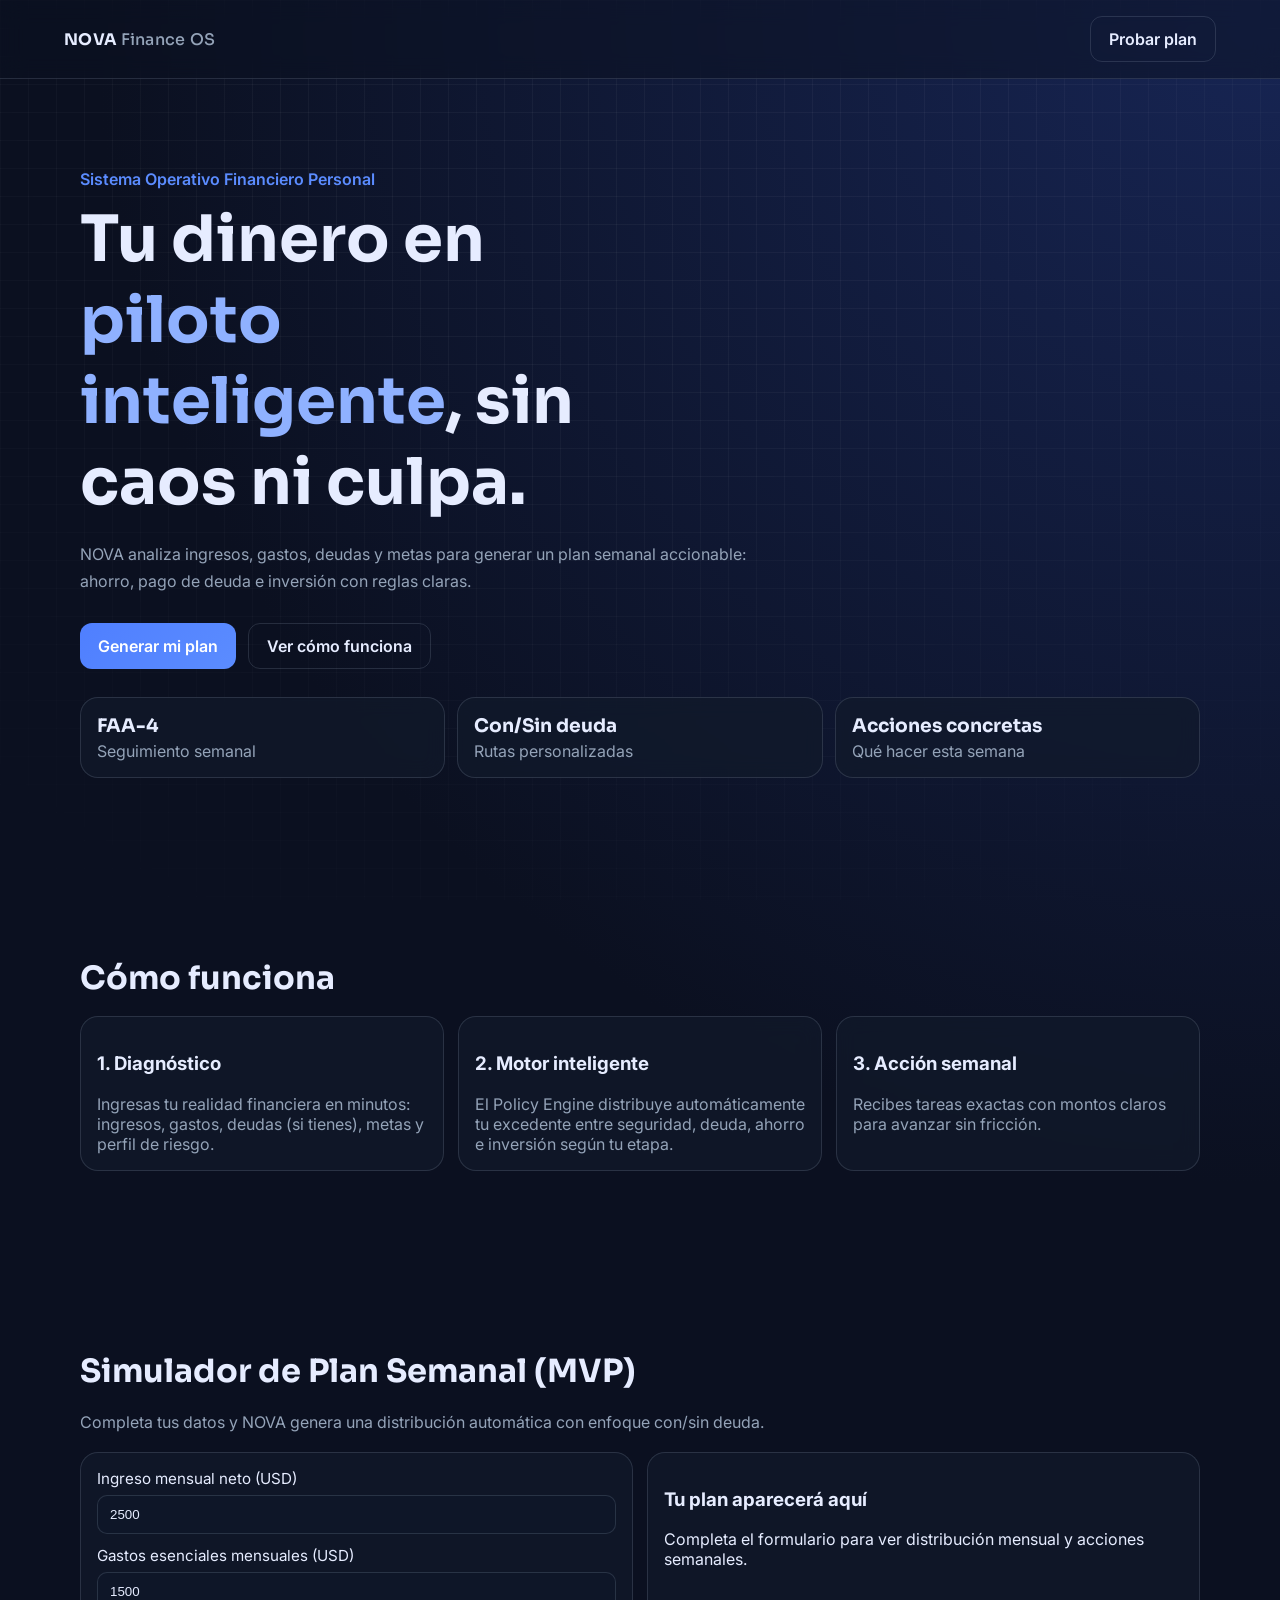
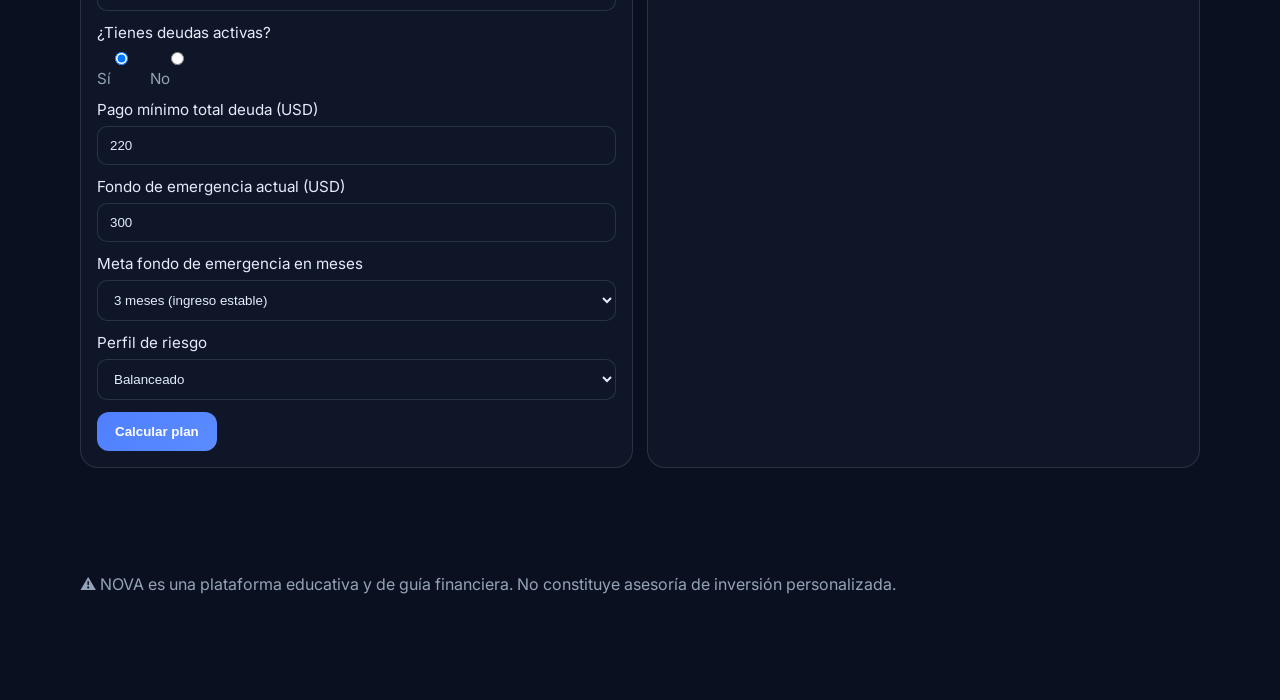
==== index.html @ 17632d2e "Build NOVA Finance OS MVP web prototype with interactive planner" ====
<!doctype html>
<html lang="es">
<head>
  <meta charset="UTF-8" />
  <meta name="viewport" content="width=device-width, initial-scale=1.0" />
  <title>NOVA Finance OS</title>
  <meta name="description" content="Sistema operativo financiero personal: automatiza decisiones, acelera salida de deudas y crecimiento patrimonial." />
  <link rel="preconnect" href="https://fonts.googleapis.com">
  <link rel="preconnect" href="https://fonts.gstatic.com" crossorigin>
  <link href="https://fonts.googleapis.com/css2?family=Inter:wght@400;500;600;700;800&family=Sora:wght@500;700&display=swap" rel="stylesheet">
  <link rel="stylesheet" href="styles.css" />
</head>
<body>
  <div class="bg-grid"></div>
  <header class="topbar">
    <div class="brand">NOVA <span>Finance OS</span></div>
    <a href="#planner" class="btn ghost">Probar plan</a>
  </header>

  <main>
    <section class="hero section reveal">
      <p class="eyebrow">Sistema Operativo Financiero Personal</p>
      <h1>Tu dinero en <span>piloto inteligente</span>, sin caos ni culpa.</h1>
      <p class="subtitle">NOVA analiza ingresos, gastos, deudas y metas para generar un plan semanal accionable: ahorro, pago de deuda e inversión con reglas claras.</p>
      <div class="hero-actions">
        <a href="#planner" class="btn">Generar mi plan</a>
        <a href="#how" class="btn ghost">Ver cómo funciona</a>
      </div>
      <div class="hero-kpis">
        <article><h3>FAA-4</h3><p>Seguimiento semanal</p></article>
        <article><h3>Con/Sin deuda</h3><p>Rutas personalizadas</p></article>
        <article><h3>Acciones concretas</h3><p>Qué hacer esta semana</p></article>
      </div>
    </section>

    <section id="how" class="section reveal">
      <h2>Cómo funciona</h2>
      <div class="cards">
        <article class="card"><h3>1. Diagnóstico</h3><p>Ingresas tu realidad financiera en minutos: ingresos, gastos, deudas (si tienes), metas y perfil de riesgo.</p></article>
        <article class="card"><h3>2. Motor inteligente</h3><p>El Policy Engine distribuye automáticamente tu excedente entre seguridad, deuda, ahorro e inversión según tu etapa.</p></article>
        <article class="card"><h3>3. Acción semanal</h3><p>Recibes tareas exactas con montos claros para avanzar sin fricción.</p></article>
      </div>
    </section>

    <section id="planner" class="section reveal">
      <h2>Simulador de Plan Semanal (MVP)</h2>
      <p class="subtitle">Completa tus datos y NOVA genera una distribución automática con enfoque con/sin deuda.</p>

      <div class="planner-grid">
        <form id="plan-form" class="panel">
          <div class="field">
            <label>Ingreso mensual neto (USD)</label>
            <input type="number" name="income" min="0" required value="2500" />
          </div>
          <div class="field">
            <label>Gastos esenciales mensuales (USD)</label>
            <input type="number" name="essentials" min="0" required value="1500" />
          </div>
          <div class="field inline">
            <label>¿Tienes deudas activas?</label>
            <div>
              <label><input type="radio" name="hasDebt" value="yes" checked /> Sí</label>
              <label><input type="radio" name="hasDebt" value="no" /> No</label>
            </div>
          </div>

          <div id="debt-fields">
            <div class="field">
              <label>Pago mínimo total deuda (USD)</label>
              <input type="number" name="debtMin" min="0" value="220" />
            </div>
          </div>

          <div class="field">
            <label>Fondo de emergencia actual (USD)</label>
            <input type="number" name="emergencyBalance" min="0" value="300" />
          </div>
          <div class="field">
            <label>Meta fondo de emergencia en meses</label>
            <select name="emergencyMonths">
              <option value="3">3 meses (ingreso estable)</option>
              <option value="6">6 meses (ingreso variable)</option>
            </select>
          </div>
          <div class="field">
            <label>Perfil de riesgo</label>
            <select name="risk">
              <option value="conservative">Conservador</option>
              <option value="balanced" selected>Balanceado</option>
              <option value="growth">Crecimiento</option>
            </select>
          </div>
          <button class="btn" type="submit">Calcular plan</button>
        </form>

        <section id="results" class="panel results">
          <h3>Tu plan aparecerá aquí</h3>
          <p>Completa el formulario para ver distribución mensual y acciones semanales.</p>
        </section>
      </div>
    </section>
  </main>

  <footer class="section footer">
    <p>⚠️ NOVA es una plataforma educativa y de guía financiera. No constituye asesoría de inversión personalizada.</p>
  </footer>

  <script src="script.js"></script>
</body>
</html>
---- styles.css ----
:root {
  --bg: #0b1020;
  --surface: rgba(18, 26, 43, 0.7);
  --stroke: rgba(148, 163, 184, 0.2);
  --text: #e6ecff;
  --muted: #94a3b8;
  --primary: #5b8cff;
  --success: #22c55e;
  --warn: #f59e0b;
}
* { box-sizing: border-box; }
html, body { margin: 0; padding: 0; font-family: Inter, system-ui, sans-serif; color: var(--text); background: radial-gradient(circle at top right, #172554, var(--bg) 45%); }
.bg-grid { position: fixed; inset: 0; background-image: linear-gradient(rgba(255,255,255,.04) 1px, transparent 1px), linear-gradient(90deg, rgba(255,255,255,.04) 1px, transparent 1px); background-size: 28px 28px; mask-image: radial-gradient(circle at 50% 0, black 35%, transparent 100%); pointer-events:none; z-index:0; }
.topbar { position: sticky; top: 0; z-index: 10; backdrop-filter: blur(12px); display:flex; justify-content: space-between; align-items:center; padding: 16px 5vw; border-bottom: 1px solid var(--stroke); background: rgba(11,16,32,.5); }
.brand { font-family: Sora, sans-serif; font-weight:700; letter-spacing:.3px; }
.brand span { color: var(--muted); font-weight:500; }
main, .topbar, .footer { position: relative; z-index:1; }
.section { width:min(1120px, 92vw); margin: 0 auto; padding: 90px 0; }
.hero h1 { font-family:Sora,sans-serif; font-size: clamp(2rem, 5vw, 4rem); max-width: 11ch; margin: 0 0 18px; }
.hero h1 span { color: #8fb1ff; }
.eyebrow { color: var(--primary); font-weight: 600; margin: 0 0 10px; }
.subtitle { color: var(--muted); line-height: 1.7; max-width: 70ch; }
.hero-actions { display:flex; gap: 12px; margin: 28px 0; }
.btn { border: 0; text-decoration:none; display:inline-flex; align-items:center; justify-content:center; gap: 8px; padding: 12px 18px; border-radius: 12px; font-weight: 600; background: linear-gradient(135deg, #4f7fff, #5b8cff); color: white; cursor:pointer; transition: .25s transform,.25s opacity; }
.btn:hover { transform: translateY(-1px); }
.btn.ghost { background: transparent; border:1px solid var(--stroke); color: var(--text); }
.hero-kpis { display:grid; grid-template-columns: repeat(3,1fr); gap:12px; }
.hero-kpis article, .card, .panel { background: var(--surface); border: 1px solid var(--stroke); border-radius: 18px; padding: 16px; backdrop-filter: blur(10px); }
.hero-kpis h3 { margin:0 0 4px; font-family:Sora,sans-serif; }
.hero-kpis p, .card p { margin:0; color:var(--muted); }
h2 { font-family:Sora,sans-serif; font-size: clamp(1.6rem, 2.5vw, 2.4rem); margin:0 0 18px; }
.cards { display:grid; grid-template-columns: repeat(3,1fr); gap: 14px; }
.planner-grid { display:grid; grid-template-columns: 1fr 1fr; gap:14px; }
.field { display:grid; gap:7px; margin-bottom:12px; }
.field.inline > div { display:flex; gap:14px; color:var(--muted); }
label { font-size:.95rem; }
input, select { width: 100%; border-radius: 10px; border:1px solid var(--stroke); background: rgba(15,23,42,.65); color:var(--text); padding: 11px 12px; }
.results .line { display:flex; justify-content:space-between; margin: 8px 0; padding: 8px 0; border-bottom:1px dashed var(--stroke); }
.results .tag { display:inline-flex; padding: 4px 8px; border-radius:999px; font-size:.8rem; }
.tag.ok { background: rgba(34,197,94,.15); color:#86efac; }
.tag.warn { background: rgba(245,158,11,.15); color:#fcd34d; }
.actions { margin-top: 16px; }
.actions li { margin-bottom: 8px; color: var(--muted); }
.footer { padding-top: 0; color: var(--muted); }
.reveal { opacity: 0; transform: translateY(24px); transition: opacity .7s ease, transform .7s ease; }
.reveal.visible { opacity: 1; transform: translateY(0); }
@media (max-width: 900px){
  .hero-kpis, .cards, .planner-grid { grid-template-columns: 1fr; }
}
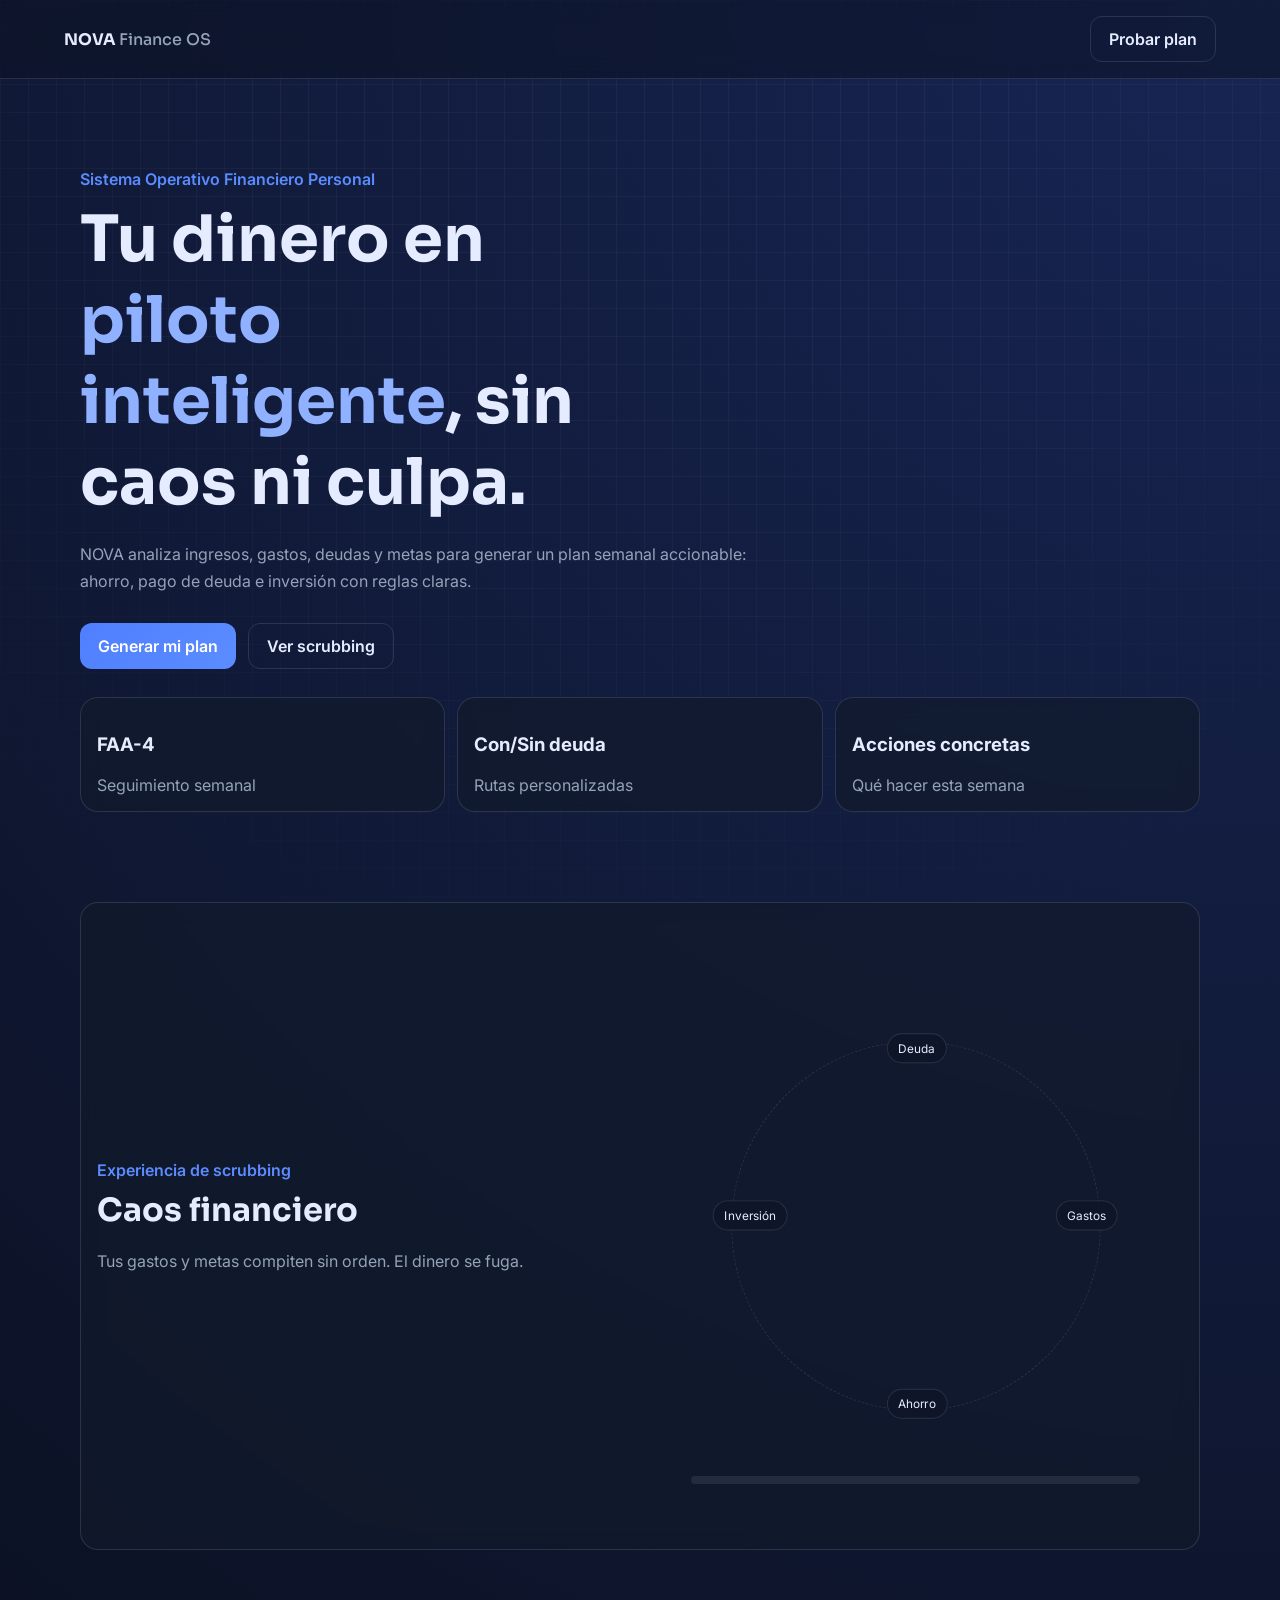
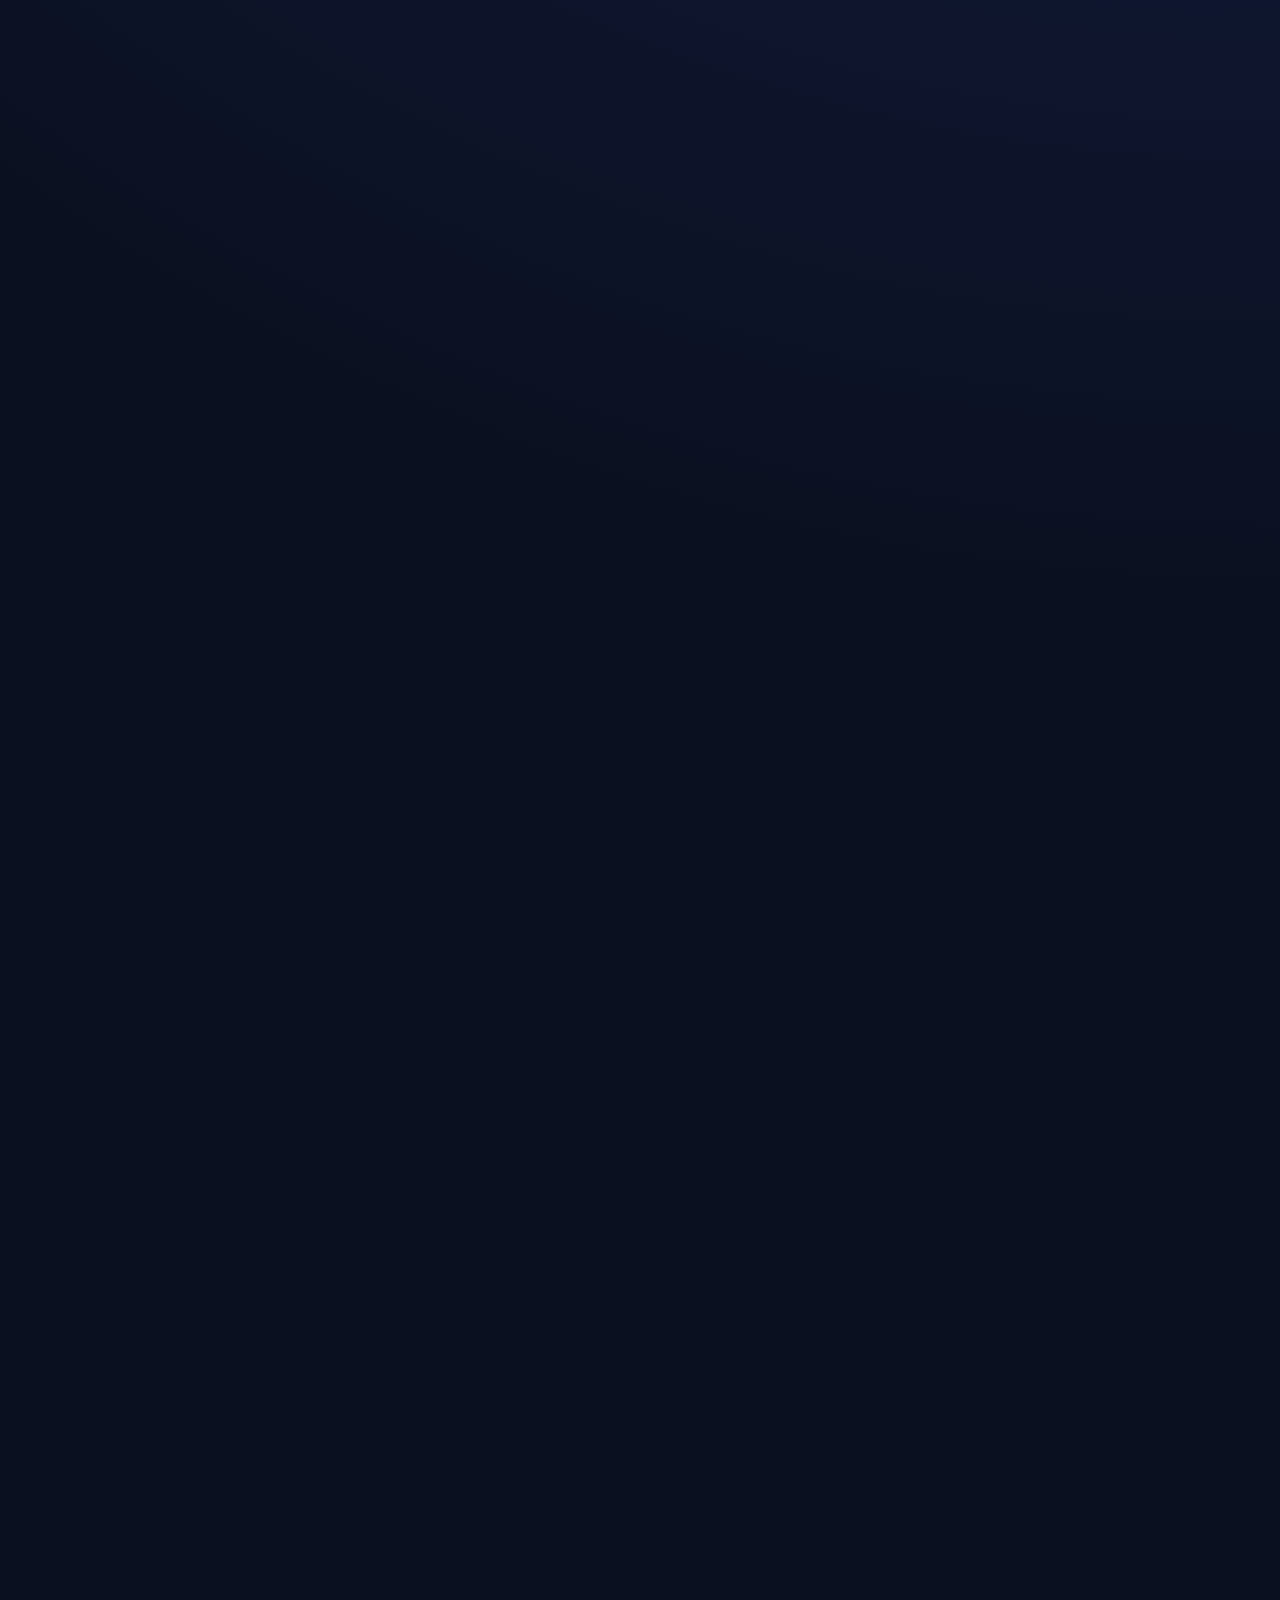
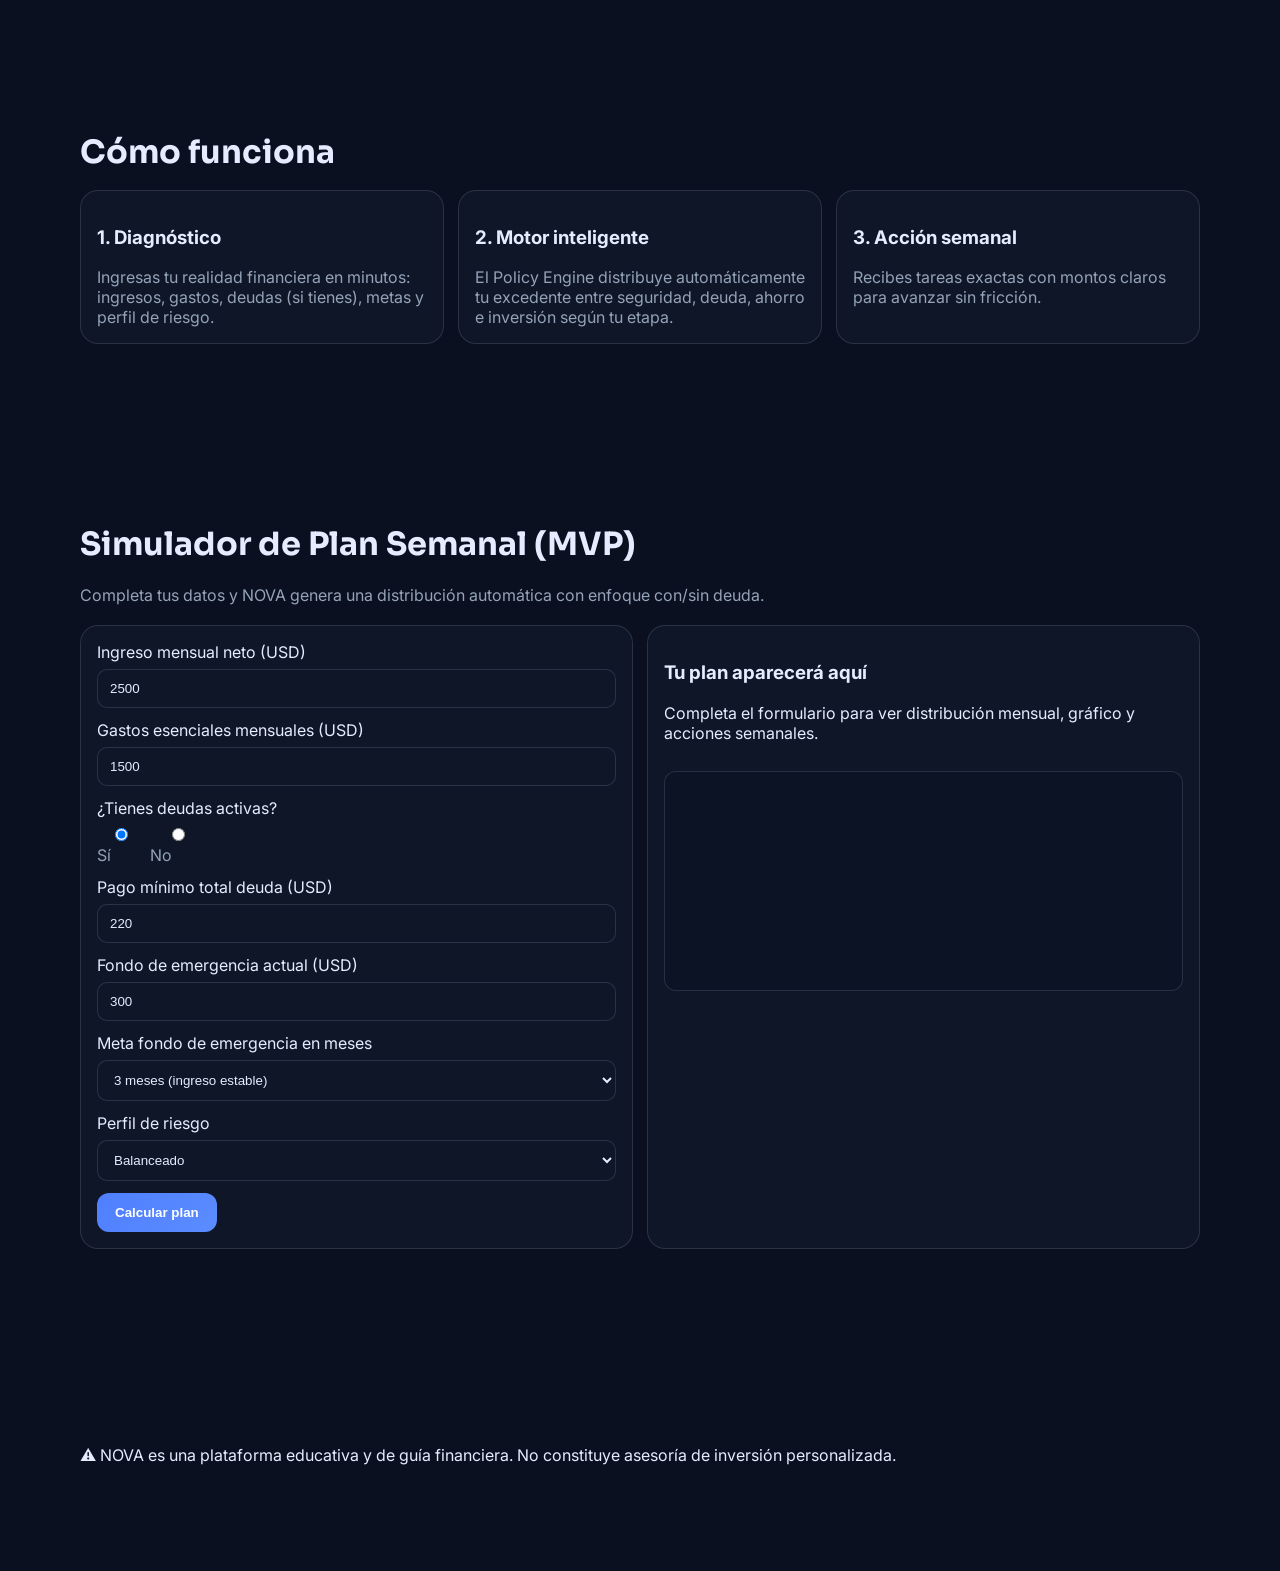
==== commit e0e2975f: "Add interactive scrubbing section and allocation chart" ====
--- a/index.html
+++ b/index.html
@@ -24,12 +24,31 @@
       <p class="subtitle">NOVA analiza ingresos, gastos, deudas y metas para generar un plan semanal accionable: ahorro, pago de deuda e inversión con reglas claras.</p>
       <div class="hero-actions">
         <a href="#planner" class="btn">Generar mi plan</a>
-        <a href="#how" class="btn ghost">Ver cómo funciona</a>
+        <a href="#scrub" class="btn ghost">Ver scrubbing</a>
       </div>
       <div class="hero-kpis">
         <article><h3>FAA-4</h3><p>Seguimiento semanal</p></article>
         <article><h3>Con/Sin deuda</h3><p>Rutas personalizadas</p></article>
         <article><h3>Acciones concretas</h3><p>Qué hacer esta semana</p></article>
+      </div>
+    </section>
+
+    <section id="scrub" class="scrub-section">
+      <div class="scrub-sticky panel">
+        <div class="scrub-copy">
+          <p class="eyebrow">Experiencia de scrubbing</p>
+          <h2 id="scrub-title">Caos financiero</h2>
+          <p id="scrub-text" class="subtitle">Tus gastos y metas compiten sin orden. El dinero se fuga.</p>
+        </div>
+        <div class="scrub-stage">
+          <div id="orbit" class="orbit">
+            <span class="node debt">Deuda</span>
+            <span class="node spend">Gastos</span>
+            <span class="node save">Ahorro</span>
+            <span class="node invest">Inversión</span>
+          </div>
+          <div id="progress-line" class="progress-line"><i></i></div>
+        </div>
       </div>
     </section>
 
@@ -48,54 +67,20 @@
 
       <div class="planner-grid">
         <form id="plan-form" class="panel">
-          <div class="field">
-            <label>Ingreso mensual neto (USD)</label>
-            <input type="number" name="income" min="0" required value="2500" />
-          </div>
-          <div class="field">
-            <label>Gastos esenciales mensuales (USD)</label>
-            <input type="number" name="essentials" min="0" required value="1500" />
-          </div>
-          <div class="field inline">
-            <label>¿Tienes deudas activas?</label>
-            <div>
-              <label><input type="radio" name="hasDebt" value="yes" checked /> Sí</label>
-              <label><input type="radio" name="hasDebt" value="no" /> No</label>
-            </div>
-          </div>
-
-          <div id="debt-fields">
-            <div class="field">
-              <label>Pago mínimo total deuda (USD)</label>
-              <input type="number" name="debtMin" min="0" value="220" />
-            </div>
-          </div>
-
-          <div class="field">
-            <label>Fondo de emergencia actual (USD)</label>
-            <input type="number" name="emergencyBalance" min="0" value="300" />
-          </div>
-          <div class="field">
-            <label>Meta fondo de emergencia en meses</label>
-            <select name="emergencyMonths">
-              <option value="3">3 meses (ingreso estable)</option>
-              <option value="6">6 meses (ingreso variable)</option>
-            </select>
-          </div>
-          <div class="field">
-            <label>Perfil de riesgo</label>
-            <select name="risk">
-              <option value="conservative">Conservador</option>
-              <option value="balanced" selected>Balanceado</option>
-              <option value="growth">Crecimiento</option>
-            </select>
-          </div>
+          <div class="field"><label>Ingreso mensual neto (USD)</label><input type="number" name="income" min="0" required value="2500" /></div>
+          <div class="field"><label>Gastos esenciales mensuales (USD)</label><input type="number" name="essentials" min="0" required value="1500" /></div>
+          <div class="field inline"><label>¿Tienes deudas activas?</label><div><label><input type="radio" name="hasDebt" value="yes" checked /> Sí</label><label><input type="radio" name="hasDebt" value="no" /> No</label></div></div>
+          <div id="debt-fields"><div class="field"><label>Pago mínimo total deuda (USD)</label><input type="number" name="debtMin" min="0" value="220" /></div></div>
+          <div class="field"><label>Fondo de emergencia actual (USD)</label><input type="number" name="emergencyBalance" min="0" value="300" /></div>
+          <div class="field"><label>Meta fondo de emergencia en meses</label><select name="emergencyMonths"><option value="3">3 meses (ingreso estable)</option><option value="6">6 meses (ingreso variable)</option></select></div>
+          <div class="field"><label>Perfil de riesgo</label><select name="risk"><option value="conservative">Conservador</option><option value="balanced" selected>Balanceado</option><option value="growth">Crecimiento</option></select></div>
           <button class="btn" type="submit">Calcular plan</button>
         </form>
 
         <section id="results" class="panel results">
           <h3>Tu plan aparecerá aquí</h3>
-          <p>Completa el formulario para ver distribución mensual y acciones semanales.</p>
+          <p>Completa el formulario para ver distribución mensual, gráfico y acciones semanales.</p>
+          <canvas id="allocationChart" width="620" height="280" aria-label="Gráfico de asignación" role="img"></canvas>
         </section>
       </div>
     </section>
--- a/styles.css
+++ b/styles.css
@@ -1,49 +1,21 @@
-:root {
-  --bg: #0b1020;
-  --surface: rgba(18, 26, 43, 0.7);
-  --stroke: rgba(148, 163, 184, 0.2);
-  --text: #e6ecff;
-  --muted: #94a3b8;
-  --primary: #5b8cff;
-  --success: #22c55e;
-  --warn: #f59e0b;
-}
-* { box-sizing: border-box; }
-html, body { margin: 0; padding: 0; font-family: Inter, system-ui, sans-serif; color: var(--text); background: radial-gradient(circle at top right, #172554, var(--bg) 45%); }
-.bg-grid { position: fixed; inset: 0; background-image: linear-gradient(rgba(255,255,255,.04) 1px, transparent 1px), linear-gradient(90deg, rgba(255,255,255,.04) 1px, transparent 1px); background-size: 28px 28px; mask-image: radial-gradient(circle at 50% 0, black 35%, transparent 100%); pointer-events:none; z-index:0; }
-.topbar { position: sticky; top: 0; z-index: 10; backdrop-filter: blur(12px); display:flex; justify-content: space-between; align-items:center; padding: 16px 5vw; border-bottom: 1px solid var(--stroke); background: rgba(11,16,32,.5); }
-.brand { font-family: Sora, sans-serif; font-weight:700; letter-spacing:.3px; }
-.brand span { color: var(--muted); font-weight:500; }
-main, .topbar, .footer { position: relative; z-index:1; }
-.section { width:min(1120px, 92vw); margin: 0 auto; padding: 90px 0; }
-.hero h1 { font-family:Sora,sans-serif; font-size: clamp(2rem, 5vw, 4rem); max-width: 11ch; margin: 0 0 18px; }
-.hero h1 span { color: #8fb1ff; }
-.eyebrow { color: var(--primary); font-weight: 600; margin: 0 0 10px; }
-.subtitle { color: var(--muted); line-height: 1.7; max-width: 70ch; }
-.hero-actions { display:flex; gap: 12px; margin: 28px 0; }
-.btn { border: 0; text-decoration:none; display:inline-flex; align-items:center; justify-content:center; gap: 8px; padding: 12px 18px; border-radius: 12px; font-weight: 600; background: linear-gradient(135deg, #4f7fff, #5b8cff); color: white; cursor:pointer; transition: .25s transform,.25s opacity; }
-.btn:hover { transform: translateY(-1px); }
-.btn.ghost { background: transparent; border:1px solid var(--stroke); color: var(--text); }
-.hero-kpis { display:grid; grid-template-columns: repeat(3,1fr); gap:12px; }
-.hero-kpis article, .card, .panel { background: var(--surface); border: 1px solid var(--stroke); border-radius: 18px; padding: 16px; backdrop-filter: blur(10px); }
-.hero-kpis h3 { margin:0 0 4px; font-family:Sora,sans-serif; }
-.hero-kpis p, .card p { margin:0; color:var(--muted); }
-h2 { font-family:Sora,sans-serif; font-size: clamp(1.6rem, 2.5vw, 2.4rem); margin:0 0 18px; }
-.cards { display:grid; grid-template-columns: repeat(3,1fr); gap: 14px; }
-.planner-grid { display:grid; grid-template-columns: 1fr 1fr; gap:14px; }
-.field { display:grid; gap:7px; margin-bottom:12px; }
-.field.inline > div { display:flex; gap:14px; color:var(--muted); }
-label { font-size:.95rem; }
-input, select { width: 100%; border-radius: 10px; border:1px solid var(--stroke); background: rgba(15,23,42,.65); color:var(--text); padding: 11px 12px; }
-.results .line { display:flex; justify-content:space-between; margin: 8px 0; padding: 8px 0; border-bottom:1px dashed var(--stroke); }
-.results .tag { display:inline-flex; padding: 4px 8px; border-radius:999px; font-size:.8rem; }
-.tag.ok { background: rgba(34,197,94,.15); color:#86efac; }
-.tag.warn { background: rgba(245,158,11,.15); color:#fcd34d; }
-.actions { margin-top: 16px; }
-.actions li { margin-bottom: 8px; color: var(--muted); }
-.footer { padding-top: 0; color: var(--muted); }
-.reveal { opacity: 0; transform: translateY(24px); transition: opacity .7s ease, transform .7s ease; }
-.reveal.visible { opacity: 1; transform: translateY(0); }
-@media (max-width: 900px){
-  .hero-kpis, .cards, .planner-grid { grid-template-columns: 1fr; }
-}
+:root { --bg:#0b1020; --surface:rgba(18,26,43,.7); --stroke:rgba(148,163,184,.2); --text:#e6ecff; --muted:#94a3b8; --primary:#5b8cff; --success:#22c55e; --warn:#f59e0b; }
+*{box-sizing:border-box} html,body{margin:0;padding:0;font-family:Inter,system-ui,sans-serif;color:var(--text);background:radial-gradient(circle at top right,#172554,var(--bg) 45%)}
+.bg-grid{position:fixed;inset:0;background-image:linear-gradient(rgba(255,255,255,.04) 1px,transparent 1px),linear-gradient(90deg,rgba(255,255,255,.04) 1px,transparent 1px);background-size:28px 28px;mask-image:radial-gradient(circle at 50% 0,black 35%,transparent 100%);pointer-events:none;z-index:0}
+.topbar{position:sticky;top:0;z-index:10;backdrop-filter:blur(12px);display:flex;justify-content:space-between;align-items:center;padding:16px 5vw;border-bottom:1px solid var(--stroke);background:rgba(11,16,32,.5)}
+.brand{font-family:Sora,sans-serif;font-weight:700}.brand span{color:var(--muted);font-weight:500}
+main,.topbar,.footer{position:relative;z-index:1}.section{width:min(1120px,92vw);margin:0 auto;padding:90px 0}
+.hero h1{font-family:Sora,sans-serif;font-size:clamp(2rem,5vw,4rem);max-width:11ch;margin:0 0 18px}.hero h1 span{color:#8fb1ff}.eyebrow{color:var(--primary);font-weight:600;margin:0 0 10px}.subtitle{color:var(--muted);line-height:1.7;max-width:70ch}
+.hero-actions{display:flex;gap:12px;margin:28px 0}.btn{border:0;text-decoration:none;display:inline-flex;align-items:center;justify-content:center;padding:12px 18px;border-radius:12px;font-weight:600;background:linear-gradient(135deg,#4f7fff,#5b8cff);color:#fff;cursor:pointer;transition:.25s transform}.btn:hover{transform:translateY(-1px)}.btn.ghost{background:transparent;border:1px solid var(--stroke);color:var(--text)}
+.hero-kpis{display:grid;grid-template-columns:repeat(3,1fr);gap:12px}.hero-kpis article,.card,.panel{background:var(--surface);border:1px solid var(--stroke);border-radius:18px;padding:16px;backdrop-filter:blur(10px)}
+.hero-kpis p,.card p{margin:0;color:var(--muted)} h2{font-family:Sora,sans-serif;font-size:clamp(1.6rem,2.5vw,2.4rem);margin:0 0 18px}
+.scrub-section{height:260vh;position:relative}.scrub-sticky{position:sticky;top:86px;display:grid;grid-template-columns:1fr 1fr;gap:16px;margin:0 auto;width:min(1120px,92vw);height:72vh;align-items:center}
+.scrub-stage{position:relative;height:100%;display:grid;place-items:center}.orbit{position:relative;width:min(420px,88%);aspect-ratio:1/1;border:1px dashed var(--stroke);border-radius:999px;transition:transform .2s linear}
+.node{position:absolute;padding:8px 12px;border-radius:999px;font-size:.84rem;background:rgba(15,23,42,.95);border:1px solid var(--stroke)}
+.debt{top:-10px;left:42%}.spend{top:43%;right:-20px}.save{bottom:-10px;left:42%}.invest{top:43%;left:-22px}
+.progress-line{position:absolute;bottom:8%;left:8%;right:8%;height:8px;background:rgba(148,163,184,.14);border-radius:999px;overflow:hidden}.progress-line i{display:block;height:100%;width:0;background:linear-gradient(90deg,#5b8cff,#22c55e)}
+.cards{display:grid;grid-template-columns:repeat(3,1fr);gap:14px}.planner-grid{display:grid;grid-template-columns:1fr 1fr;gap:14px}.field{display:grid;gap:7px;margin-bottom:12px}.field.inline>div{display:flex;gap:14px;color:var(--muted)}
+input,select{width:100%;border-radius:10px;border:1px solid var(--stroke);background:rgba(15,23,42,.65);color:var(--text);padding:11px 12px}
+.results canvas{width:100%;max-width:100%;height:220px;margin-top:12px;border:1px solid var(--stroke);border-radius:12px;background:rgba(11,16,32,.35)}
+.results .line{display:flex;justify-content:space-between;margin:8px 0;padding:8px 0;border-bottom:1px dashed var(--stroke)}.tag{display:inline-flex;padding:4px 8px;border-radius:999px;font-size:.8rem}.ok{background:rgba(34,197,94,.15);color:#86efac}.warn{background:rgba(245,158,11,.15);color:#fcd34d}
+.reveal{opacity:0;transform:translateY(24px);transition:opacity .7s ease,transform .7s ease}.reveal.visible{opacity:1;transform:translateY(0)}
+@media (max-width:900px){.hero-kpis,.cards,.planner-grid,.scrub-sticky{grid-template-columns:1fr}.scrub-sticky{height:auto;position:relative;top:0}.scrub-section{height:auto}.orbit{width:min(320px,84vw)}}
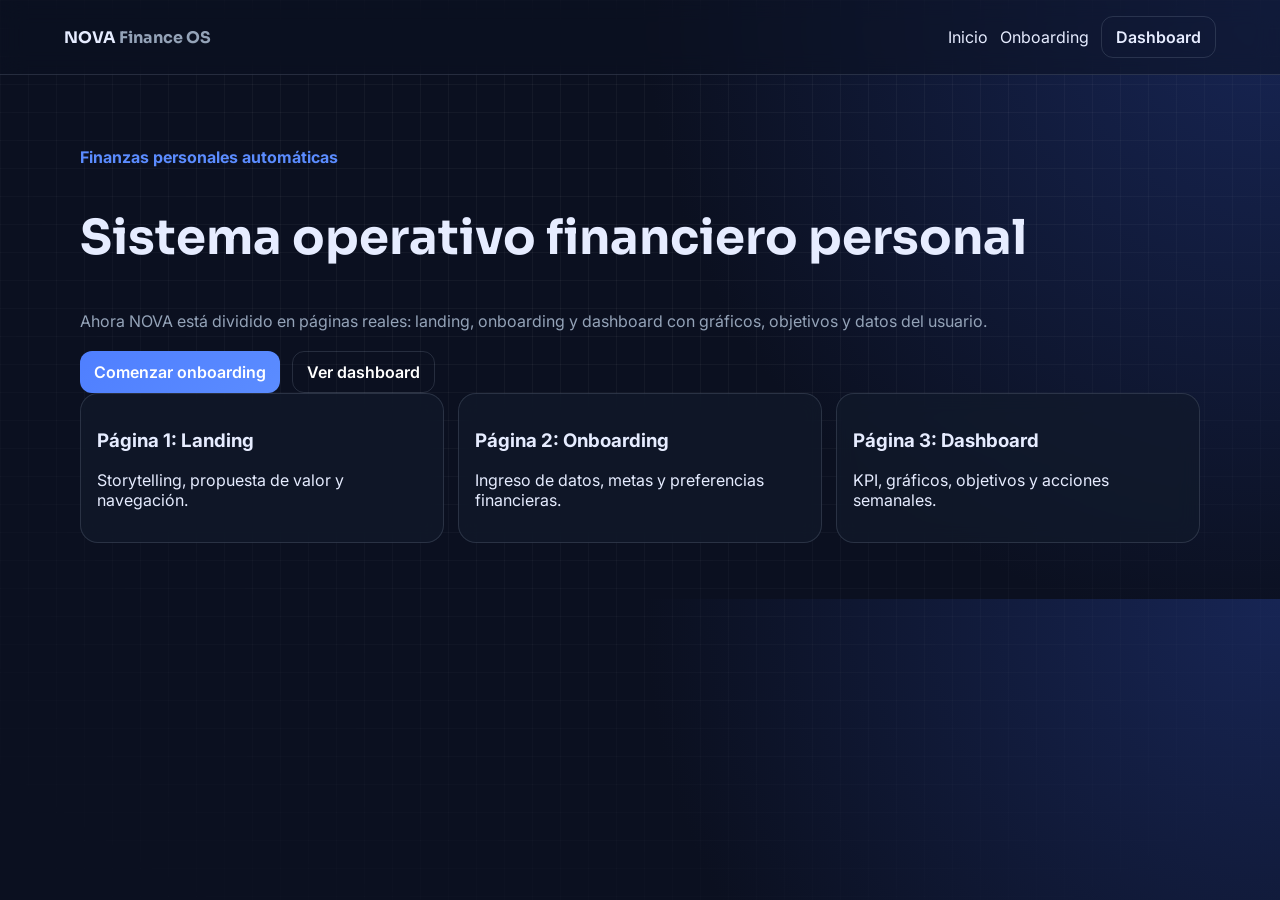
==== commit e24fccea: "Refactor into multi-page app with onboarding and dashboard" ====
--- a/index.html
+++ b/index.html
@@ -3,8 +3,7 @@
 <head>
   <meta charset="UTF-8" />
   <meta name="viewport" content="width=device-width, initial-scale=1.0" />
-  <title>NOVA Finance OS</title>
-  <meta name="description" content="Sistema operativo financiero personal: automatiza decisiones, acelera salida de deudas y crecimiento patrimonial." />
+  <title>NOVA Finance OS — Inicio</title>
   <link rel="preconnect" href="https://fonts.googleapis.com">
   <link rel="preconnect" href="https://fonts.gstatic.com" crossorigin>
   <link href="https://fonts.googleapis.com/css2?family=Inter:wght@400;500;600;700;800&family=Sora:wght@500;700&display=swap" rel="stylesheet">
@@ -14,82 +13,30 @@
   <div class="bg-grid"></div>
   <header class="topbar">
     <div class="brand">NOVA <span>Finance OS</span></div>
-    <a href="#planner" class="btn ghost">Probar plan</a>
+    <nav class="topnav">
+      <a href="index.html">Inicio</a>
+      <a href="onboarding.html">Onboarding</a>
+      <a href="dashboard.html" class="btn ghost">Dashboard</a>
+    </nav>
   </header>
 
-  <main>
-    <section class="hero section reveal">
-      <p class="eyebrow">Sistema Operativo Financiero Personal</p>
-      <h1>Tu dinero en <span>piloto inteligente</span>, sin caos ni culpa.</h1>
-      <p class="subtitle">NOVA analiza ingresos, gastos, deudas y metas para generar un plan semanal accionable: ahorro, pago de deuda e inversión con reglas claras.</p>
+  <main class="section">
+    <section class="hero reveal">
+      <p class="eyebrow">Finanzas personales automáticas</p>
+      <h1>Sistema operativo financiero personal</h1>
+      <p class="subtitle">Ahora NOVA está dividido en páginas reales: landing, onboarding y dashboard con gráficos, objetivos y datos del usuario.</p>
       <div class="hero-actions">
-        <a href="#planner" class="btn">Generar mi plan</a>
-        <a href="#scrub" class="btn ghost">Ver scrubbing</a>
-      </div>
-      <div class="hero-kpis">
-        <article><h3>FAA-4</h3><p>Seguimiento semanal</p></article>
-        <article><h3>Con/Sin deuda</h3><p>Rutas personalizadas</p></article>
-        <article><h3>Acciones concretas</h3><p>Qué hacer esta semana</p></article>
+        <a class="btn" href="onboarding.html">Comenzar onboarding</a>
+        <a class="btn ghost" href="dashboard.html">Ver dashboard</a>
       </div>
     </section>
 
-    <section id="scrub" class="scrub-section">
-      <div class="scrub-sticky panel">
-        <div class="scrub-copy">
-          <p class="eyebrow">Experiencia de scrubbing</p>
-          <h2 id="scrub-title">Caos financiero</h2>
-          <p id="scrub-text" class="subtitle">Tus gastos y metas compiten sin orden. El dinero se fuga.</p>
-        </div>
-        <div class="scrub-stage">
-          <div id="orbit" class="orbit">
-            <span class="node debt">Deuda</span>
-            <span class="node spend">Gastos</span>
-            <span class="node save">Ahorro</span>
-            <span class="node invest">Inversión</span>
-          </div>
-          <div id="progress-line" class="progress-line"><i></i></div>
-        </div>
-      </div>
-    </section>
-
-    <section id="how" class="section reveal">
-      <h2>Cómo funciona</h2>
-      <div class="cards">
-        <article class="card"><h3>1. Diagnóstico</h3><p>Ingresas tu realidad financiera en minutos: ingresos, gastos, deudas (si tienes), metas y perfil de riesgo.</p></article>
-        <article class="card"><h3>2. Motor inteligente</h3><p>El Policy Engine distribuye automáticamente tu excedente entre seguridad, deuda, ahorro e inversión según tu etapa.</p></article>
-        <article class="card"><h3>3. Acción semanal</h3><p>Recibes tareas exactas con montos claros para avanzar sin fricción.</p></article>
-      </div>
-    </section>
-
-    <section id="planner" class="section reveal">
-      <h2>Simulador de Plan Semanal (MVP)</h2>
-      <p class="subtitle">Completa tus datos y NOVA genera una distribución automática con enfoque con/sin deuda.</p>
-
-      <div class="planner-grid">
-        <form id="plan-form" class="panel">
-          <div class="field"><label>Ingreso mensual neto (USD)</label><input type="number" name="income" min="0" required value="2500" /></div>
-          <div class="field"><label>Gastos esenciales mensuales (USD)</label><input type="number" name="essentials" min="0" required value="1500" /></div>
-          <div class="field inline"><label>¿Tienes deudas activas?</label><div><label><input type="radio" name="hasDebt" value="yes" checked /> Sí</label><label><input type="radio" name="hasDebt" value="no" /> No</label></div></div>
-          <div id="debt-fields"><div class="field"><label>Pago mínimo total deuda (USD)</label><input type="number" name="debtMin" min="0" value="220" /></div></div>
-          <div class="field"><label>Fondo de emergencia actual (USD)</label><input type="number" name="emergencyBalance" min="0" value="300" /></div>
-          <div class="field"><label>Meta fondo de emergencia en meses</label><select name="emergencyMonths"><option value="3">3 meses (ingreso estable)</option><option value="6">6 meses (ingreso variable)</option></select></div>
-          <div class="field"><label>Perfil de riesgo</label><select name="risk"><option value="conservative">Conservador</option><option value="balanced" selected>Balanceado</option><option value="growth">Crecimiento</option></select></div>
-          <button class="btn" type="submit">Calcular plan</button>
-        </form>
-
-        <section id="results" class="panel results">
-          <h3>Tu plan aparecerá aquí</h3>
-          <p>Completa el formulario para ver distribución mensual, gráfico y acciones semanales.</p>
-          <canvas id="allocationChart" width="620" height="280" aria-label="Gráfico de asignación" role="img"></canvas>
-        </section>
-      </div>
+    <section class="cards reveal">
+      <article class="card"><h3>Página 1: Landing</h3><p>Storytelling, propuesta de valor y navegación.</p></article>
+      <article class="card"><h3>Página 2: Onboarding</h3><p>Ingreso de datos, metas y preferencias financieras.</p></article>
+      <article class="card"><h3>Página 3: Dashboard</h3><p>KPI, gráficos, objetivos y acciones semanales.</p></article>
     </section>
   </main>
-
-  <footer class="section footer">
-    <p>⚠️ NOVA es una plataforma educativa y de guía financiera. No constituye asesoría de inversión personalizada.</p>
-  </footer>
-
   <script src="script.js"></script>
 </body>
 </html>
--- a/styles.css
+++ b/styles.css
@@ -1,21 +1,15 @@
 :root { --bg:#0b1020; --surface:rgba(18,26,43,.7); --stroke:rgba(148,163,184,.2); --text:#e6ecff; --muted:#94a3b8; --primary:#5b8cff; --success:#22c55e; --warn:#f59e0b; }
 *{box-sizing:border-box} html,body{margin:0;padding:0;font-family:Inter,system-ui,sans-serif;color:var(--text);background:radial-gradient(circle at top right,#172554,var(--bg) 45%)}
 .bg-grid{position:fixed;inset:0;background-image:linear-gradient(rgba(255,255,255,.04) 1px,transparent 1px),linear-gradient(90deg,rgba(255,255,255,.04) 1px,transparent 1px);background-size:28px 28px;mask-image:radial-gradient(circle at 50% 0,black 35%,transparent 100%);pointer-events:none;z-index:0}
+main,.topbar{position:relative;z-index:1}.section{width:min(1120px,92vw);margin:0 auto;padding:56px 0}
 .topbar{position:sticky;top:0;z-index:10;backdrop-filter:blur(12px);display:flex;justify-content:space-between;align-items:center;padding:16px 5vw;border-bottom:1px solid var(--stroke);background:rgba(11,16,32,.5)}
-.brand{font-family:Sora,sans-serif;font-weight:700}.brand span{color:var(--muted);font-weight:500}
-main,.topbar,.footer{position:relative;z-index:1}.section{width:min(1120px,92vw);margin:0 auto;padding:90px 0}
-.hero h1{font-family:Sora,sans-serif;font-size:clamp(2rem,5vw,4rem);max-width:11ch;margin:0 0 18px}.hero h1 span{color:#8fb1ff}.eyebrow{color:var(--primary);font-weight:600;margin:0 0 10px}.subtitle{color:var(--muted);line-height:1.7;max-width:70ch}
-.hero-actions{display:flex;gap:12px;margin:28px 0}.btn{border:0;text-decoration:none;display:inline-flex;align-items:center;justify-content:center;padding:12px 18px;border-radius:12px;font-weight:600;background:linear-gradient(135deg,#4f7fff,#5b8cff);color:#fff;cursor:pointer;transition:.25s transform}.btn:hover{transform:translateY(-1px)}.btn.ghost{background:transparent;border:1px solid var(--stroke);color:var(--text)}
-.hero-kpis{display:grid;grid-template-columns:repeat(3,1fr);gap:12px}.hero-kpis article,.card,.panel{background:var(--surface);border:1px solid var(--stroke);border-radius:18px;padding:16px;backdrop-filter:blur(10px)}
-.hero-kpis p,.card p{margin:0;color:var(--muted)} h2{font-family:Sora,sans-serif;font-size:clamp(1.6rem,2.5vw,2.4rem);margin:0 0 18px}
-.scrub-section{height:260vh;position:relative}.scrub-sticky{position:sticky;top:86px;display:grid;grid-template-columns:1fr 1fr;gap:16px;margin:0 auto;width:min(1120px,92vw);height:72vh;align-items:center}
-.scrub-stage{position:relative;height:100%;display:grid;place-items:center}.orbit{position:relative;width:min(420px,88%);aspect-ratio:1/1;border:1px dashed var(--stroke);border-radius:999px;transition:transform .2s linear}
-.node{position:absolute;padding:8px 12px;border-radius:999px;font-size:.84rem;background:rgba(15,23,42,.95);border:1px solid var(--stroke)}
-.debt{top:-10px;left:42%}.spend{top:43%;right:-20px}.save{bottom:-10px;left:42%}.invest{top:43%;left:-22px}
-.progress-line{position:absolute;bottom:8%;left:8%;right:8%;height:8px;background:rgba(148,163,184,.14);border-radius:999px;overflow:hidden}.progress-line i{display:block;height:100%;width:0;background:linear-gradient(90deg,#5b8cff,#22c55e)}
-.cards{display:grid;grid-template-columns:repeat(3,1fr);gap:14px}.planner-grid{display:grid;grid-template-columns:1fr 1fr;gap:14px}.field{display:grid;gap:7px;margin-bottom:12px}.field.inline>div{display:flex;gap:14px;color:var(--muted)}
+.topnav{display:flex;gap:12px;align-items:center}.topnav a{color:var(--text);text-decoration:none}.brand{font-family:Sora,sans-serif;font-weight:700}.brand span{color:var(--muted)}
+.hero h1,.page-title{font-family:Sora,sans-serif;font-size:clamp(2rem,4vw,3rem)}.eyebrow{color:var(--primary);font-weight:700}.subtitle{color:var(--muted);line-height:1.7}
+.btn{border:0;text-decoration:none;display:inline-flex;align-items:center;justify-content:center;padding:10px 14px;border-radius:12px;font-weight:600;background:linear-gradient(135deg,#4f7fff,#5b8cff);color:#fff;cursor:pointer}.btn.ghost{background:transparent;border:1px solid var(--stroke)}
+.hero-actions{display:flex;gap:12px}.cards,.kpi-grid,.planner-grid,.grid-2{display:grid;gap:14px}.cards{grid-template-columns:repeat(3,1fr)}.kpi-grid{grid-template-columns:repeat(4,1fr)}.planner-grid{grid-template-columns:1.2fr .8fr}.grid-2{grid-template-columns:1fr 1fr}
+.card,.panel{background:var(--surface);border:1px solid var(--stroke);border-radius:18px;padding:16px;backdrop-filter:blur(10px)}.field{display:grid;gap:8px;margin-bottom:12px}
 input,select{width:100%;border-radius:10px;border:1px solid var(--stroke);background:rgba(15,23,42,.65);color:var(--text);padding:11px 12px}
-.results canvas{width:100%;max-width:100%;height:220px;margin-top:12px;border:1px solid var(--stroke);border-radius:12px;background:rgba(11,16,32,.35)}
-.results .line{display:flex;justify-content:space-between;margin:8px 0;padding:8px 0;border-bottom:1px dashed var(--stroke)}.tag{display:inline-flex;padding:4px 8px;border-radius:999px;font-size:.8rem}.ok{background:rgba(34,197,94,.15);color:#86efac}.warn{background:rgba(245,158,11,.15);color:#fcd34d}
+canvas{width:100%;height:240px;border:1px solid var(--stroke);border-radius:12px;background:rgba(11,16,32,.35)}
+.data-list p{margin:8px 0;padding-bottom:8px;border-bottom:1px dashed var(--stroke)}
 .reveal{opacity:0;transform:translateY(24px);transition:opacity .7s ease,transform .7s ease}.reveal.visible{opacity:1;transform:translateY(0)}
-@media (max-width:900px){.hero-kpis,.cards,.planner-grid,.scrub-sticky{grid-template-columns:1fr}.scrub-sticky{height:auto;position:relative;top:0}.scrub-section{height:auto}.orbit{width:min(320px,84vw)}}
+@media (max-width:980px){.cards,.kpi-grid,.planner-grid,.grid-2{grid-template-columns:1fr}}
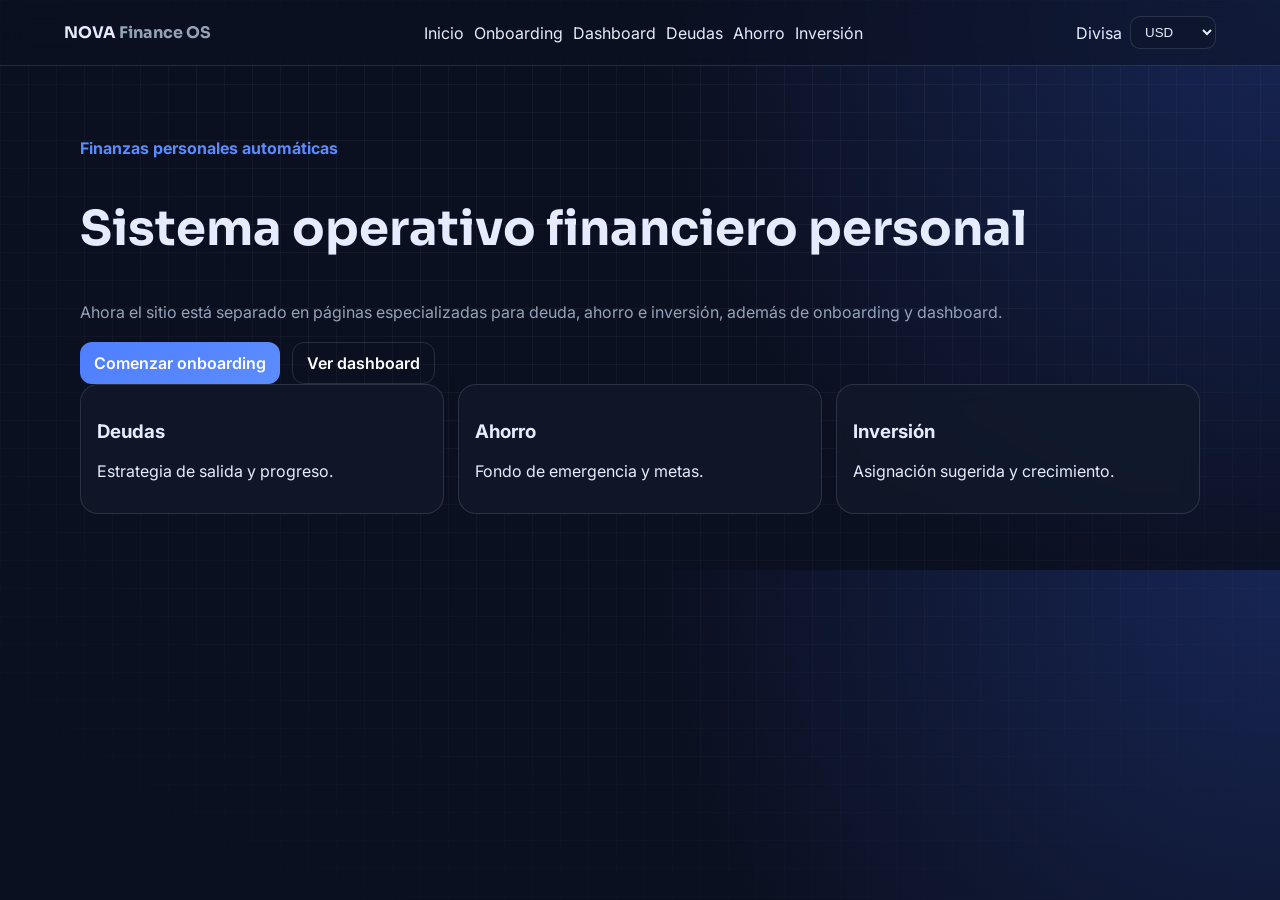
==== commit 4fa09f13: "Add specialized pages and global top-right currency switcher" ====
--- a/index.html
+++ b/index.html
@@ -10,33 +10,28 @@
   <link rel="stylesheet" href="styles.css" />
 </head>
 <body>
-  <div class="bg-grid"></div>
-  <header class="topbar">
-    <div class="brand">NOVA <span>Finance OS</span></div>
-    <nav class="topnav">
-      <a href="index.html">Inicio</a>
-      <a href="onboarding.html">Onboarding</a>
-      <a href="dashboard.html" class="btn ghost">Dashboard</a>
-    </nav>
-  </header>
-
-  <main class="section">
-    <section class="hero reveal">
-      <p class="eyebrow">Finanzas personales automáticas</p>
-      <h1>Sistema operativo financiero personal</h1>
-      <p class="subtitle">Ahora NOVA está dividido en páginas reales: landing, onboarding y dashboard con gráficos, objetivos y datos del usuario.</p>
-      <div class="hero-actions">
-        <a class="btn" href="onboarding.html">Comenzar onboarding</a>
-        <a class="btn ghost" href="dashboard.html">Ver dashboard</a>
-      </div>
-    </section>
-
-    <section class="cards reveal">
-      <article class="card"><h3>Página 1: Landing</h3><p>Storytelling, propuesta de valor y navegación.</p></article>
-      <article class="card"><h3>Página 2: Onboarding</h3><p>Ingreso de datos, metas y preferencias financieras.</p></article>
-      <article class="card"><h3>Página 3: Dashboard</h3><p>KPI, gráficos, objetivos y acciones semanales.</p></article>
-    </section>
-  </main>
-  <script src="script.js"></script>
+<div class="bg-grid"></div>
+<header class="topbar">
+  <div class="brand">NOVA <span>Finance OS</span></div>
+  <nav class="topnav">
+    <a href="index.html">Inicio</a><a href="onboarding.html">Onboarding</a><a href="dashboard.html">Dashboard</a>
+    <a href="deudas.html">Deudas</a><a href="ahorro.html">Ahorro</a><a href="inversion.html">Inversión</a>
+  </nav>
+  <div class="currency-switcher"><label for="currency">Divisa</label><select id="currency"><option>USD</option><option>EUR</option><option>MXN</option><option>COP</option></select></div>
+</header>
+<main class="section">
+  <section class="hero reveal">
+    <p class="eyebrow">Finanzas personales automáticas</p>
+    <h1>Sistema operativo financiero personal</h1>
+    <p class="subtitle">Ahora el sitio está separado en páginas especializadas para deuda, ahorro e inversión, además de onboarding y dashboard.</p>
+    <div class="hero-actions"><a class="btn" href="onboarding.html">Comenzar onboarding</a><a class="btn ghost" href="dashboard.html">Ver dashboard</a></div>
+  </section>
+  <section class="cards reveal">
+    <article class="card"><h3>Deudas</h3><p>Estrategia de salida y progreso.</p></article>
+    <article class="card"><h3>Ahorro</h3><p>Fondo de emergencia y metas.</p></article>
+    <article class="card"><h3>Inversión</h3><p>Asignación sugerida y crecimiento.</p></article>
+  </section>
+</main>
+<script src="script.js"></script>
 </body>
 </html>
--- a/styles.css
+++ b/styles.css
@@ -3,7 +3,7 @@
 .bg-grid{position:fixed;inset:0;background-image:linear-gradient(rgba(255,255,255,.04) 1px,transparent 1px),linear-gradient(90deg,rgba(255,255,255,.04) 1px,transparent 1px);background-size:28px 28px;mask-image:radial-gradient(circle at 50% 0,black 35%,transparent 100%);pointer-events:none;z-index:0}
 main,.topbar{position:relative;z-index:1}.section{width:min(1120px,92vw);margin:0 auto;padding:56px 0}
 .topbar{position:sticky;top:0;z-index:10;backdrop-filter:blur(12px);display:flex;justify-content:space-between;align-items:center;padding:16px 5vw;border-bottom:1px solid var(--stroke);background:rgba(11,16,32,.5)}
-.topnav{display:flex;gap:12px;align-items:center}.topnav a{color:var(--text);text-decoration:none}.brand{font-family:Sora,sans-serif;font-weight:700}.brand span{color:var(--muted)}
+.topnav{display:flex;gap:10px;align-items:center;flex-wrap:wrap}.topnav a{color:var(--text);text-decoration:none}.brand{font-family:Sora,sans-serif;font-weight:700}.brand span{color:var(--muted)}.currency-switcher{display:flex;align-items:center;gap:8px}.currency-switcher select{width:auto;min-width:86px;padding:7px 10px}
 .hero h1,.page-title{font-family:Sora,sans-serif;font-size:clamp(2rem,4vw,3rem)}.eyebrow{color:var(--primary);font-weight:700}.subtitle{color:var(--muted);line-height:1.7}
 .btn{border:0;text-decoration:none;display:inline-flex;align-items:center;justify-content:center;padding:10px 14px;border-radius:12px;font-weight:600;background:linear-gradient(135deg,#4f7fff,#5b8cff);color:#fff;cursor:pointer}.btn.ghost{background:transparent;border:1px solid var(--stroke)}
 .hero-actions{display:flex;gap:12px}.cards,.kpi-grid,.planner-grid,.grid-2{display:grid;gap:14px}.cards{grid-template-columns:repeat(3,1fr)}.kpi-grid{grid-template-columns:repeat(4,1fr)}.planner-grid{grid-template-columns:1.2fr .8fr}.grid-2{grid-template-columns:1fr 1fr}
